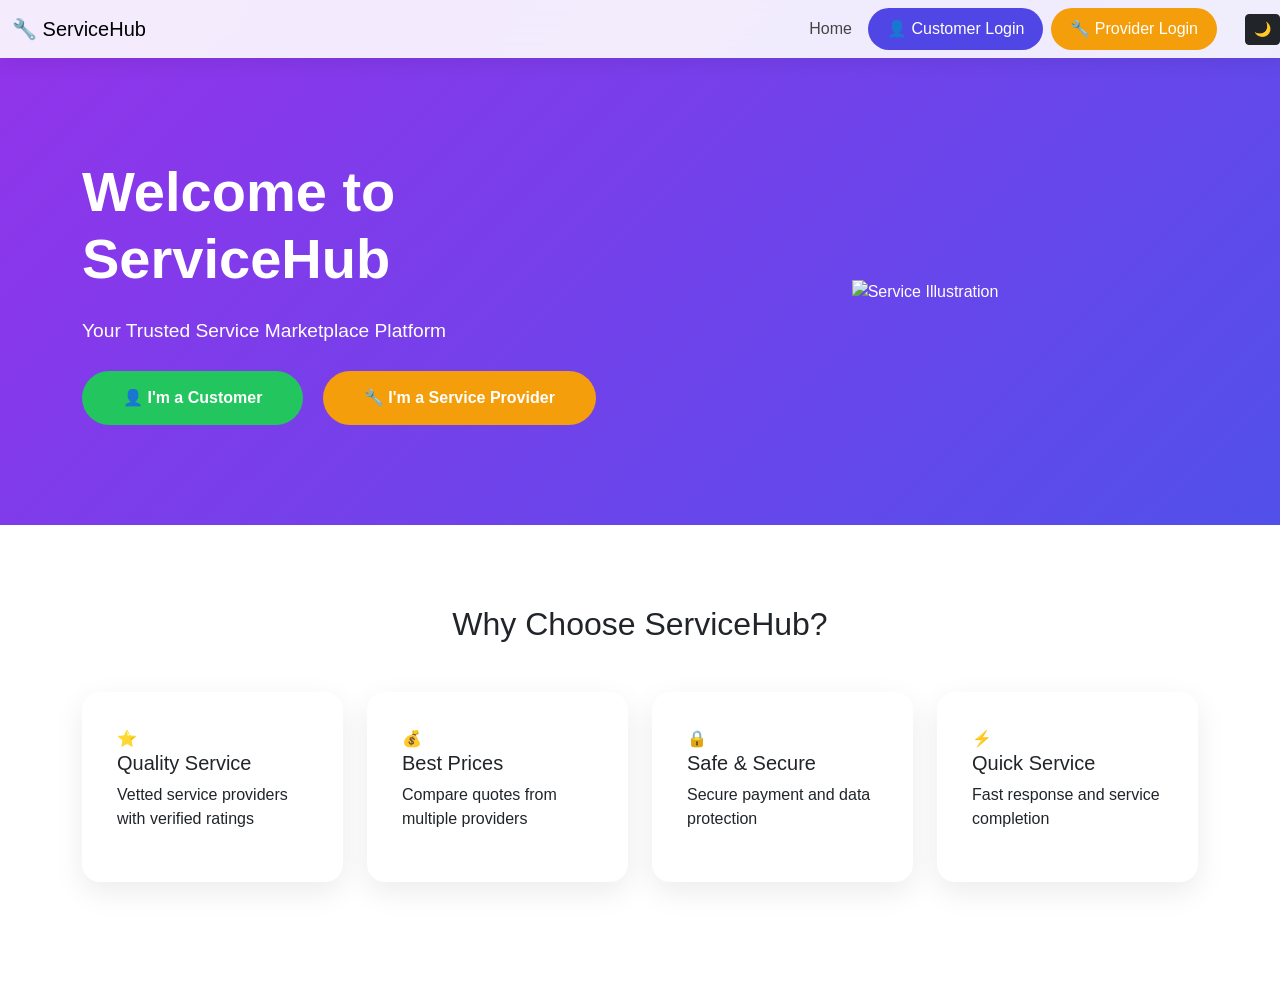
==== target/classes/static/index.html @ 51934fae "Initial commit - ServiceHub Project" ====
<!DOCTYPE html>
<html lang="en">
<head>
    <meta charset="UTF-8">
    <meta name="viewport" content="width=device-width, initial-scale=1.0">
    <title>ServiceHub - Your Service Marketplace</title>
    <link href="https://cdn.jsdelivr.net/npm/bootstrap@5.3.0/dist/css/bootstrap.min.css" rel="stylesheet">
    <link rel="stylesheet" href="css/index.css">
</head>
<body>
    <!-- Navigation -->
    <nav class="navbar navbar-expand-lg navbar-light">
        <div class="container-fluid">
            <a class="navbar-brand" href="/">🔧 ServiceHub</a>
            <button class="navbar-toggler" type="button" data-bs-toggle="collapse" data-bs-target="#navbarNav">
                <span class="navbar-toggler-icon"></span>
            </button>
            <div class="collapse navbar-collapse" id="navbarNav">
             <ul class="navbar-nav ms-auto align-items-center gap-2">

    <li class="nav-item">
        <a class="nav-link nav-home" href="/">Home</a>
    </li>

    <li class="nav-item">
        <a class="btn btn-customer-login" href="customer-login.html">
            👤 Customer Login
        </a>
    </li>

    <li class="nav-item">
        <a class="btn btn-provider-login" href="provider-login.html">
            🔧 Provider Login
        </a>
    </li>

</ul>

            </div>
        </div>
        <button class="btn btn-sm btn-dark ms-3" id="darkToggle">
    🌙
</button>

    </nav>
    
    <!-- Hero Section -->
   <div class="hero-section">
    <div class="container">
        <div class="row align-items-center">
            
            <div class="col-md-6 text-center text-md-start hero-content">
                <h1>Welcome to ServiceHub</h1>
                <p>Your Trusted Service Marketplace Platform</p>

                <div class="btn-group-custom">
                    <a href="customer-login.html" class="btn btn-custom btn-customer">
                        👤 I'm a Customer
                    </a>
                    <a href="provider-login.html" class="btn btn-custom btn-provider">
                        🔧 I'm a Service Provider
                    </a>
                </div>
            </div>

            <div class="col-md-6 text-center">
                <img src="https://illustrations.popsy.co/gray/web-design.svg"
                     class="hero-img"
                     alt="Service Illustration">
            </div>

        </div>
    </div>
</div>

    
    <!-- Features Section -->
    <div class="features">
        <div class="container">
            <h2 class="text-center mb-5">Why Choose ServiceHub?</h2>
            <div class="row">
                <div class="col-md-3 mb-4">
                    <div class="feature-card">
                        <div class="feature-icon">⭐</div>
                        <h5>Quality Service</h5>
                        <p>Vetted service providers with verified ratings</p>
                    </div>
                </div>
                <div class="col-md-3 mb-4">
                    <div class="feature-card">
                        <div class="feature-icon">💰</div>
                        <h5>Best Prices</h5>
                        <p>Compare quotes from multiple providers</p>
                    </div>
                </div>
                <div class="col-md-3 mb-4">
                    <div class="feature-card">
                        <div class="feature-icon">🔒</div>
                        <h5>Safe & Secure</h5>
                        <p>Secure payment and data protection</p>
                    </div>
                </div>
                <div class="col-md-3 mb-4">
                    <div class="feature-card">
                        <div class="feature-icon">⚡</div>
                        <h5>Quick Service</h5>
                        <p>Fast response and service completion</p>
                    </div>
                </div>
            </div>
        </div>
    </div>
    <script>
const toggle = document.getElementById("darkToggle");

toggle.addEventListener("click", () => {
    document.body.classList.toggle("dark-mode");

    if(document.body.classList.contains("dark-mode")){
        toggle.innerText = "☀️";
    } else {
        toggle.innerText = "🌙";
    }
});
</script>

    <script src="https://cdn.jsdelivr.net/npm/bootstrap@5.3.0/dist/js/bootstrap.bundle.min.js"></script>
</body>
</html>
---- target/classes/static/css/index.css ----
/* ================= ANIMATED BACKGROUND ================= */
body {
    font-family: 'Poppins', sans-serif;
    background: linear-gradient(-45deg, #4f46e5, #7c3aed, #2563eb, #9333ea);
    background-size: 400% 400%;
    animation: gradientMove 12s ease infinite;
    min-height: 100vh;
    display: flex;
    flex-direction: column;
    margin: 0;
    transition: background 0.4s ease;
}

@keyframes gradientMove {
    0% { background-position: 0% 50%; }
    50% { background-position: 100% 50%; }
    100% { background-position: 0% 50%; }
}

/* ================= NAVBAR ================= */
.navbar {
    background: rgba(255,255,255,0.9) !important;
    backdrop-filter: blur(12px);
    box-shadow: 0 4px 20px rgba(0,0,0,0.08);
}

/* ================= HERO ================= */
.hero-section {
    flex: 1;
    display: flex;
    align-items: center;
    padding: 100px 0;
    color: white;
}

.hero-content h1 {
    font-size: 3.5rem;
    font-weight: 700;
}

.hero-content p {
    font-size: 1.2rem;
    margin: 25px 0;
}

.hero-img {
    max-width: 100%;
    animation: float 4s ease-in-out infinite;
}

@keyframes float {
    0%,100% { transform: translateY(0); }
    50% { transform: translateY(-15px); }
}

/* ================= BUTTONS ================= */
.btn-custom {
    padding: 14px 40px;
    border-radius: 50px;
    font-weight: 600;
    transition: 0.3s;
    margin-right: 15px;
}

.btn-customer {
    background: #22c55e;
    color: white;
}

.btn-provider {
    background: #f59e0b;
    color: white;
}

.btn-custom:hover {
    transform: translateY(-3px);
    box-shadow: 0 15px 30px rgba(0,0,0,0.3);
}

/* ================= FEATURES ================= */
.features {
    background: #ffffff;
    padding: 80px 20px;
    transition: background 0.4s ease;
}

.feature-card {
    background: white;
    border-radius: 18px;
    padding: 35px;
    box-shadow: 0 10px 30px rgba(0,0,0,0.08);
    transition: 0.3s;
}

.feature-card:hover {
    transform: translateY(-10px);
}

/* ================= DARK MODE ================= */
body.dark-mode {
    background: #111827;
}

body.dark-mode .navbar {
    background: #1f2937 !important;
}

body.dark-mode .navbar-brand,
body.dark-mode .nav-link {
    color: #f3f4f6 !important;
}

body.dark-mode .features {
    background: #1f2937;
}

body.dark-mode .feature-card {
    background: #374151;
    color: white;
}

body.dark-mode h1,
body.dark-mode p {
    color: #f3f4f6;
}
/* ================= NAV LINKS ================= */

.nav-home {
    font-weight: 500;
    color: #444 !important;
    transition: 0.3s;
}

.nav-home:hover {
    color: #4f46e5 !important;
}

/* ================= CUSTOMER LOGIN BUTTON ================= */

.btn-customer-login {
    background: #4f46e5;
    color: white;
    padding: 8px 18px;
    border-radius: 30px;
    font-weight: 500;
    transition: all 0.3s ease;
}

.btn-customer-login:hover {
    background: #4338ca;
    color: white;
    transform: translateY(-2px);
    box-shadow: 0 8px 20px rgba(79,70,229,0.3);
}

/* ================= PROVIDER LOGIN BUTTON ================= */

.btn-provider-login {
    background: #f59e0b;
    color: white;
    padding: 8px 18px;
    border-radius: 30px;
    font-weight: 500;
    transition: all 0.3s ease;
}

.btn-provider-login:hover {
    background: #d97706;
    color: white;
    transform: translateY(-2px);
    box-shadow: 0 8px 20px rgba(245,158,11,0.3);
}
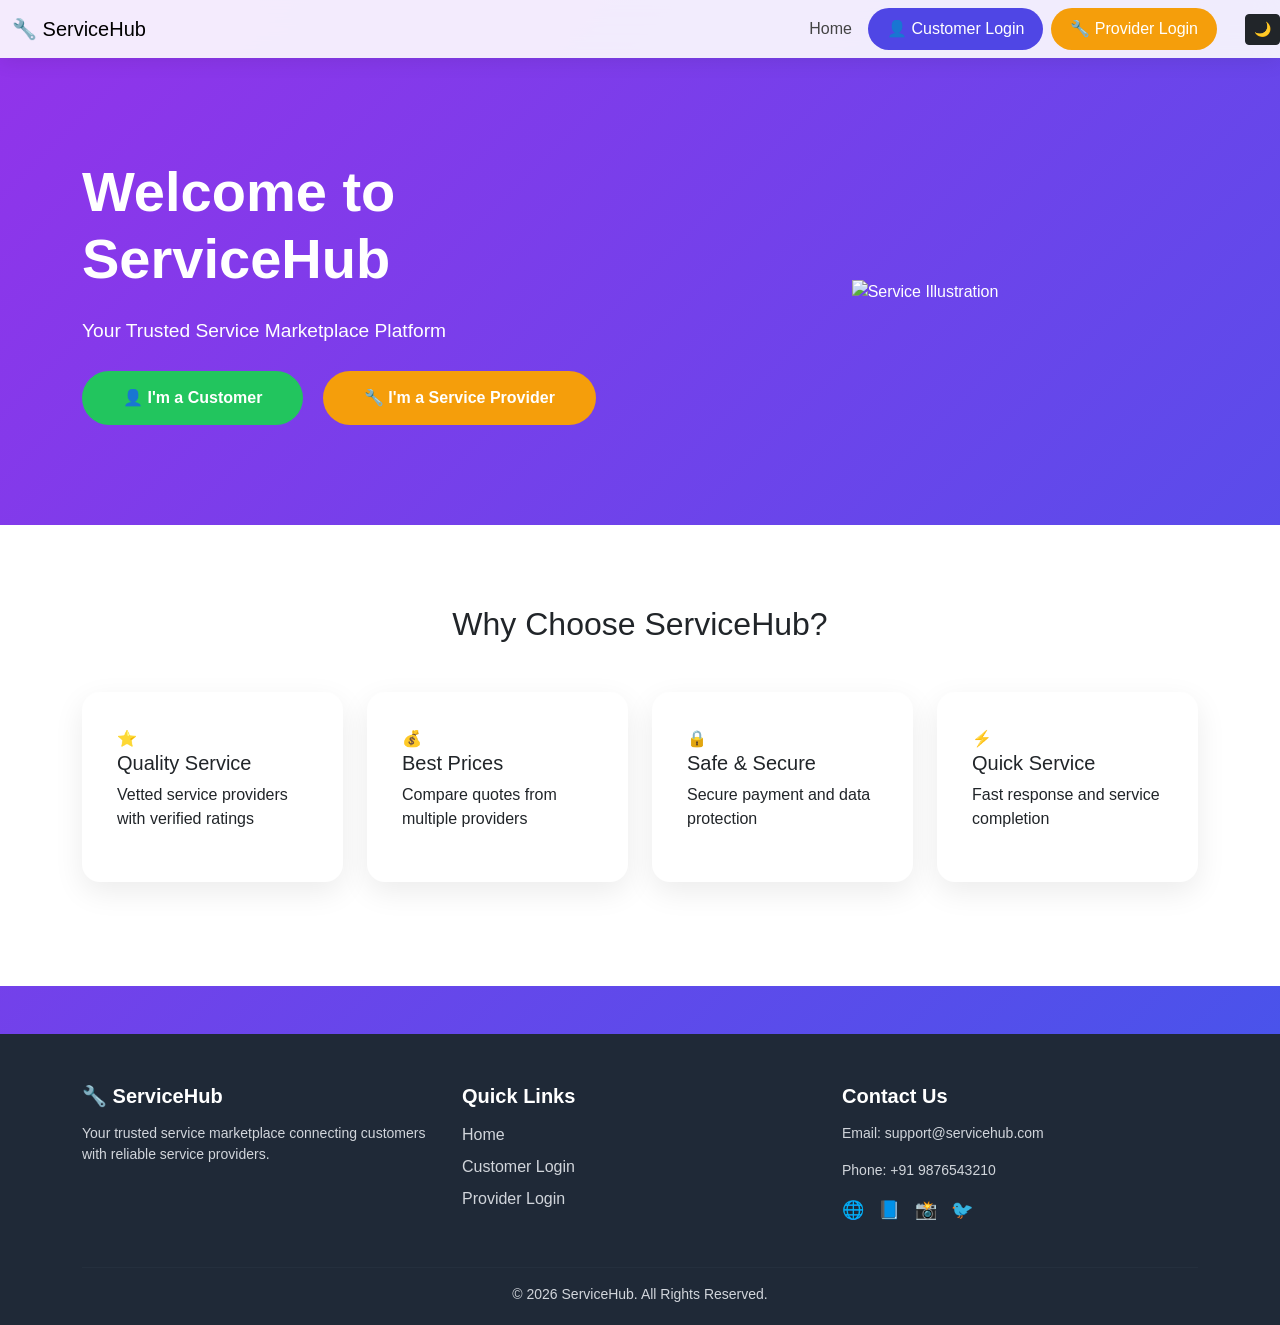
==== commit 0aef26e5: "Added PoP and Footer" ====
--- a/target/classes/static/index.html
+++ b/target/classes/static/index.html
@@ -110,6 +110,54 @@
             </div>
         </div>
     </div>
+    <!-- ================= FOOTER ================= -->
+<footer class="footer-section mt-5">
+    <div class="container">
+        <div class="row">
+
+            <!-- About -->
+            <div class="col-md-4 mb-4">
+                <h5>🔧 ServiceHub</h5>
+                <p>
+                    Your trusted service marketplace connecting customers
+                    with reliable service providers.
+                </p>
+            </div>
+
+            <!-- Quick Links -->
+            <div class="col-md-4 mb-4">
+                <h5>Quick Links</h5>
+                <ul class="list-unstyled footer-links">
+                    <li><a href="/">Home</a></li>
+                    <li><a href="customer-login.html">Customer Login</a></li>
+                    <li><a href="provider-login.html">Provider Login</a></li>
+                </ul>
+            </div>
+
+            <!-- Contact -->
+            <div class="col-md-4 mb-4">
+                <h5>Contact Us</h5>
+                <p>Email: support@servicehub.com</p>
+                <p>Phone: +91 9876543210</p>
+                <div class="social-icons">
+                    <span>🌐</span>
+                    <span>📘</span>
+                    <span>📸</span>
+                    <span>🐦</span>
+                </div>
+            </div>
+
+        </div>
+
+        <hr>
+
+        <div class="text-center">
+            <p class="mb-0">
+                © 2026 ServiceHub. All Rights Reserved.
+            </p>
+        </div>
+    </div>
+</footer>
     <script>
 const toggle = document.getElementById("darkToggle");
 
@@ -125,5 +173,7 @@
 </script>
 
     <script src="https://cdn.jsdelivr.net/npm/bootstrap@5.3.0/dist/js/bootstrap.bundle.min.js"></script>
+    <script src="https://cdn.jsdelivr.net/npm/bootstrap@5.3.0/dist/js/bootstrap.bundle.min.js"></script>
+
 </body>
 </html>
--- a/target/classes/static/css/index.css
+++ b/target/classes/static/css/index.css
@@ -170,3 +170,92 @@
     transform: translateY(-2px);
     box-shadow: 0 8px 20px rgba(245,158,11,0.3);
 }
+/* ================= FOOTER ================= */
+.footer-section {
+    background: #1f2937;
+    color: #ffffff;
+    padding: 50px 0 20px 0;
+}
+
+.footer-section h5 {
+    font-weight: 600;
+    margin-bottom: 15px;
+}
+
+.footer-section p {
+    font-size: 14px;
+    color: #d1d5db;
+}
+
+.footer-links li {
+    margin-bottom: 8px;
+}
+
+.footer-links a {
+    text-decoration: none;
+    color: #d1d5db;
+    transition: 0.3s;
+}
+
+.footer-links a:hover {
+    color: #ffffff;
+}
+
+.social-icons span {
+    font-size: 18px;
+    margin-right: 10px;
+    cursor: pointer;
+}
+
+.footer-section hr {
+    border-color: #374151;
+}
+
+/* Dark mode support */
+.dark-mode .footer-section {
+    background: #111827;
+}/* ================= FOOTER ================= */
+.footer-section {
+    background: #1f2937;
+    color: #ffffff;
+    padding: 50px 0 20px 0;
+}
+
+.footer-section h5 {
+    font-weight: 600;
+    margin-bottom: 15px;
+}
+
+.footer-section p {
+    font-size: 14px;
+    color: #d1d5db;
+}
+
+.footer-links li {
+    margin-bottom: 8px;
+}
+
+.footer-links a {
+    text-decoration: none;
+    color: #d1d5db;
+    transition: 0.3s;
+}
+
+.footer-links a:hover {
+    color: #ffffff;
+}
+
+.social-icons span {
+    font-size: 18px;
+    margin-right: 10px;
+    cursor: pointer;
+}
+
+.footer-section hr {
+    border-color: #374151;
+}
+
+/* Dark mode support */
+.dark-mode .footer-section {
+    background: #111827;
+}
